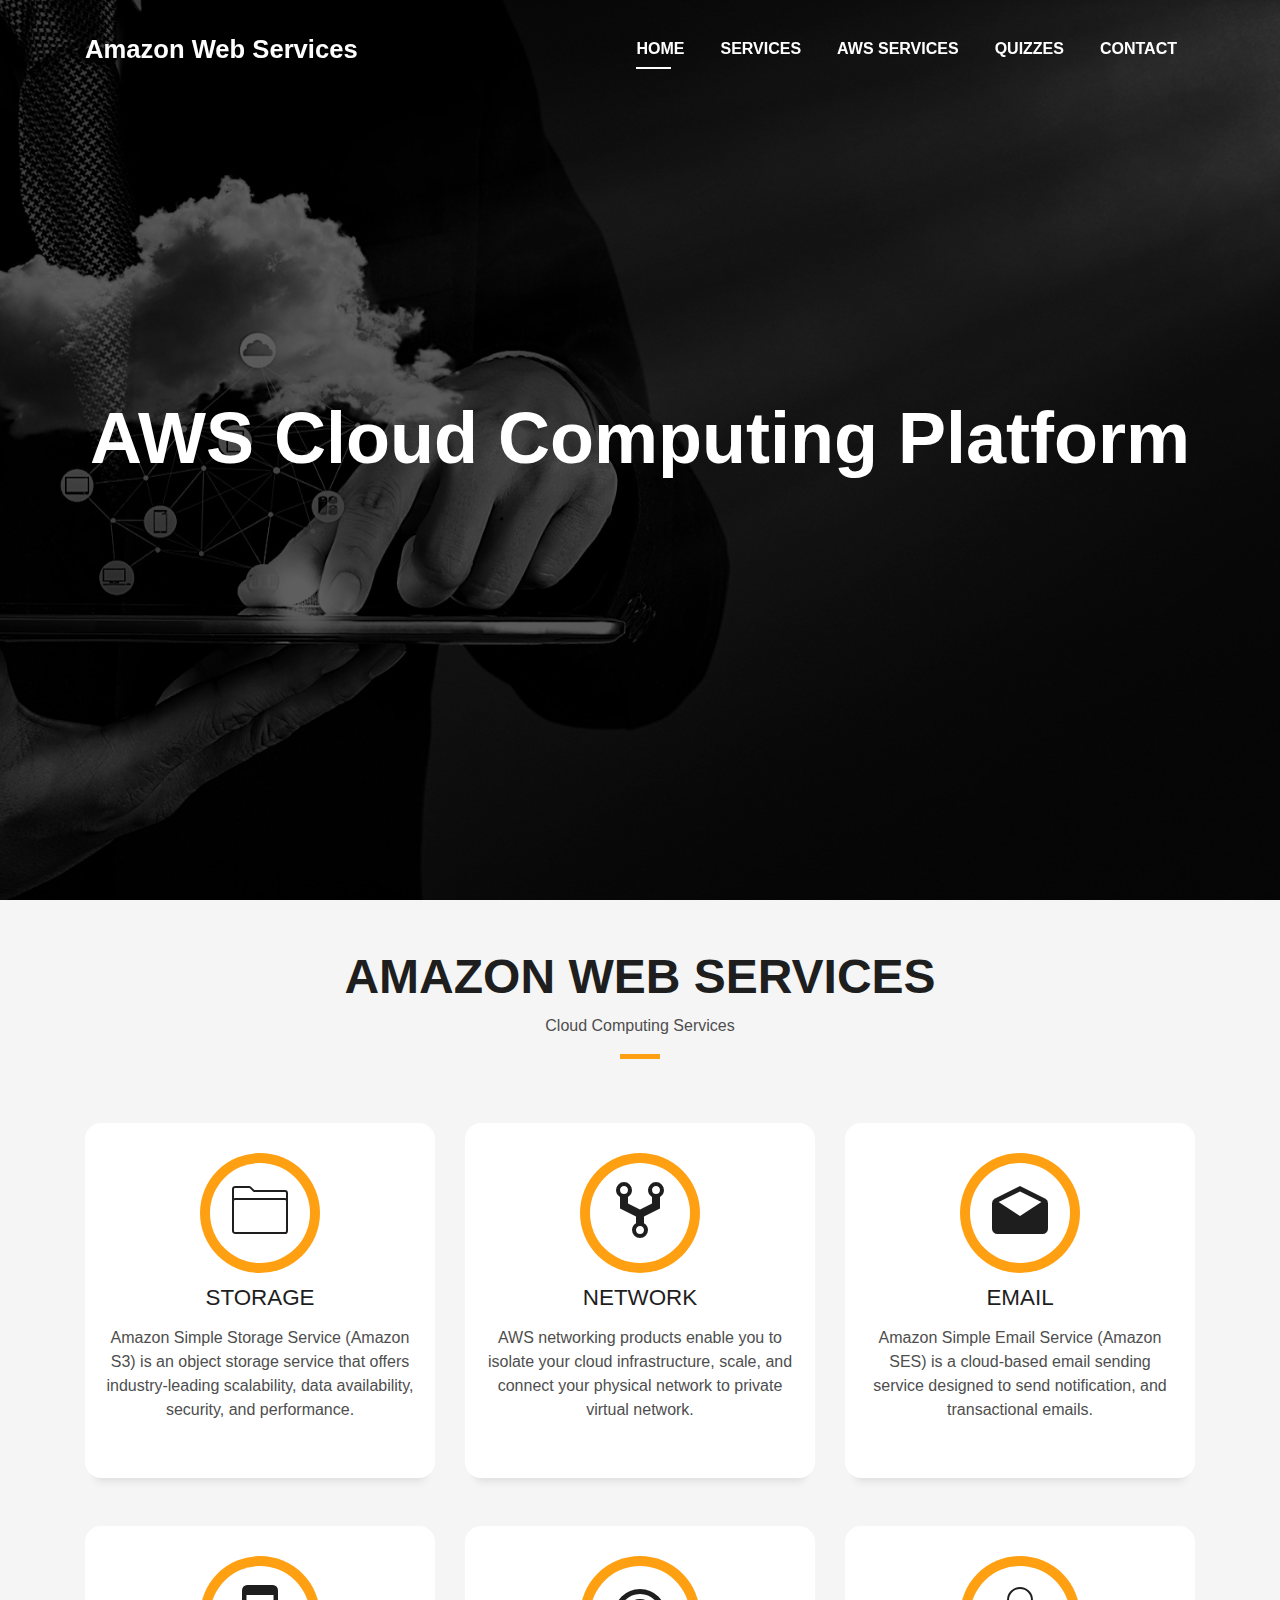
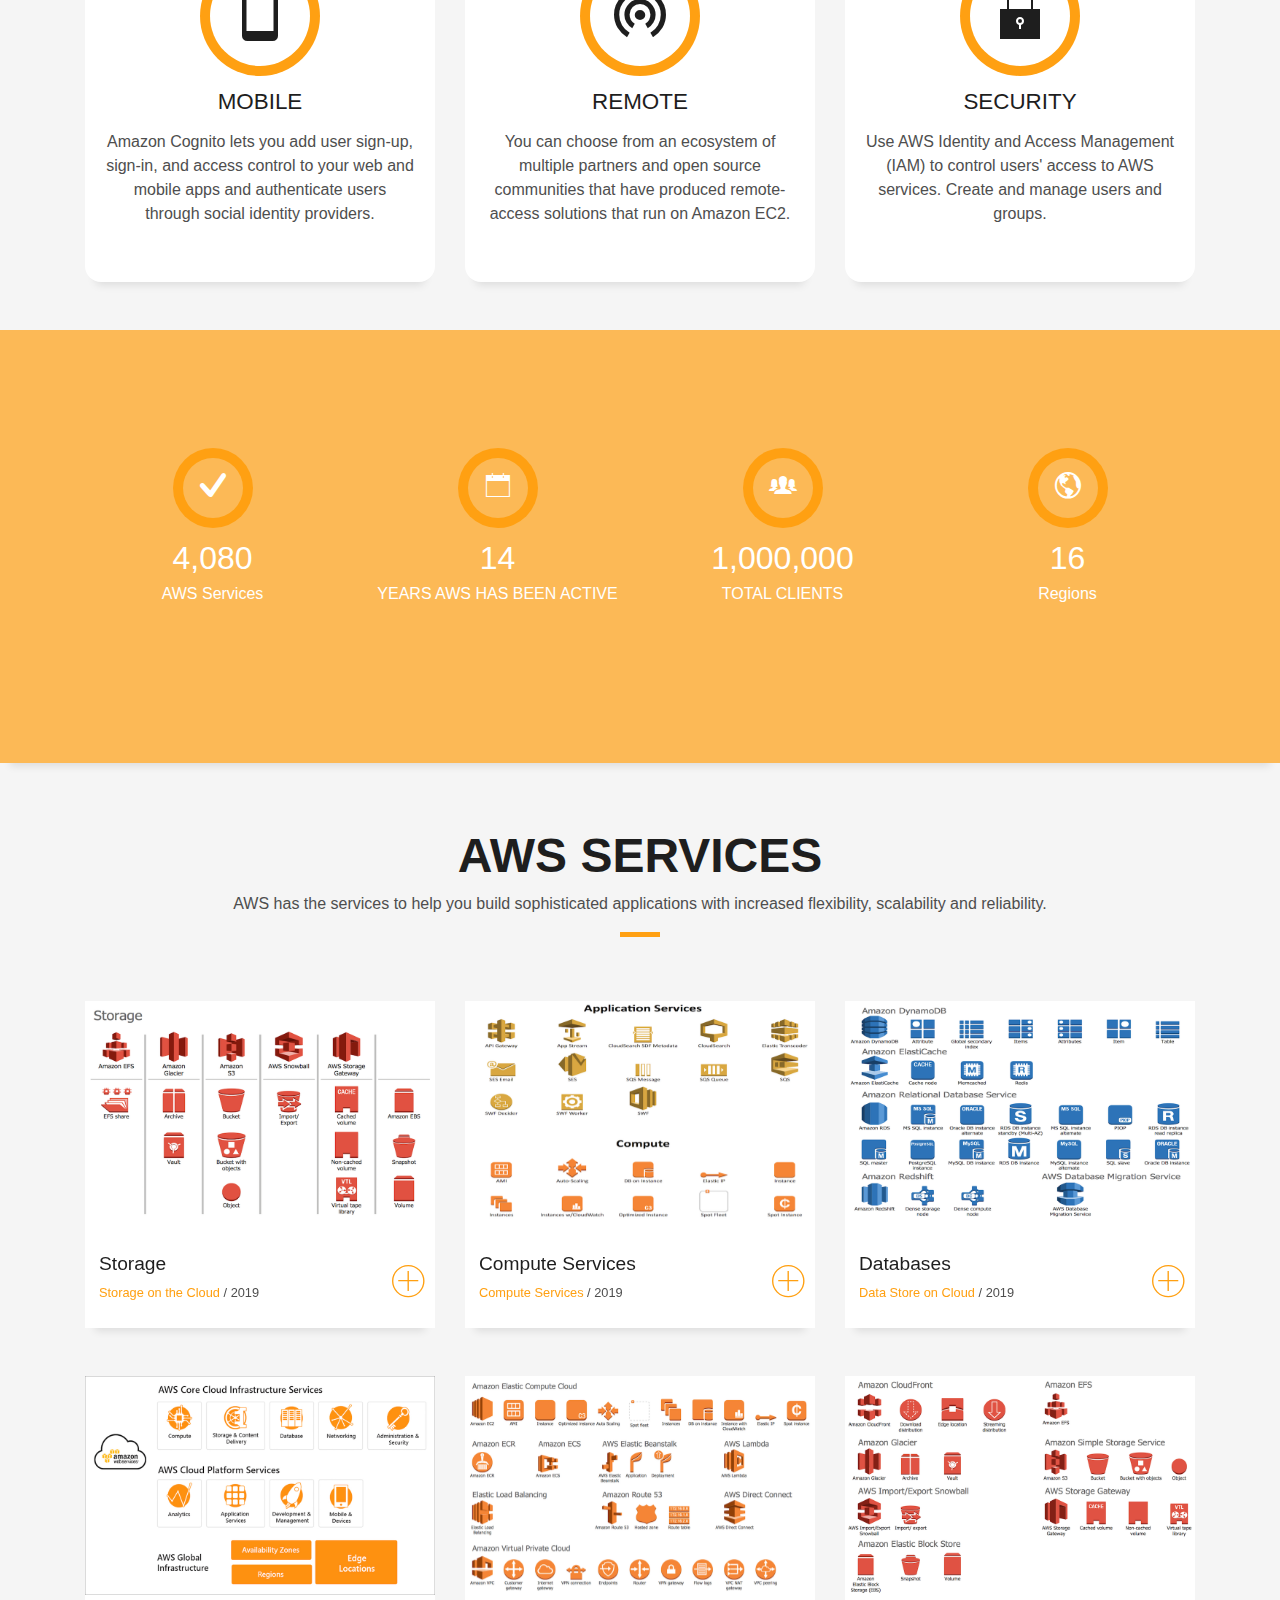
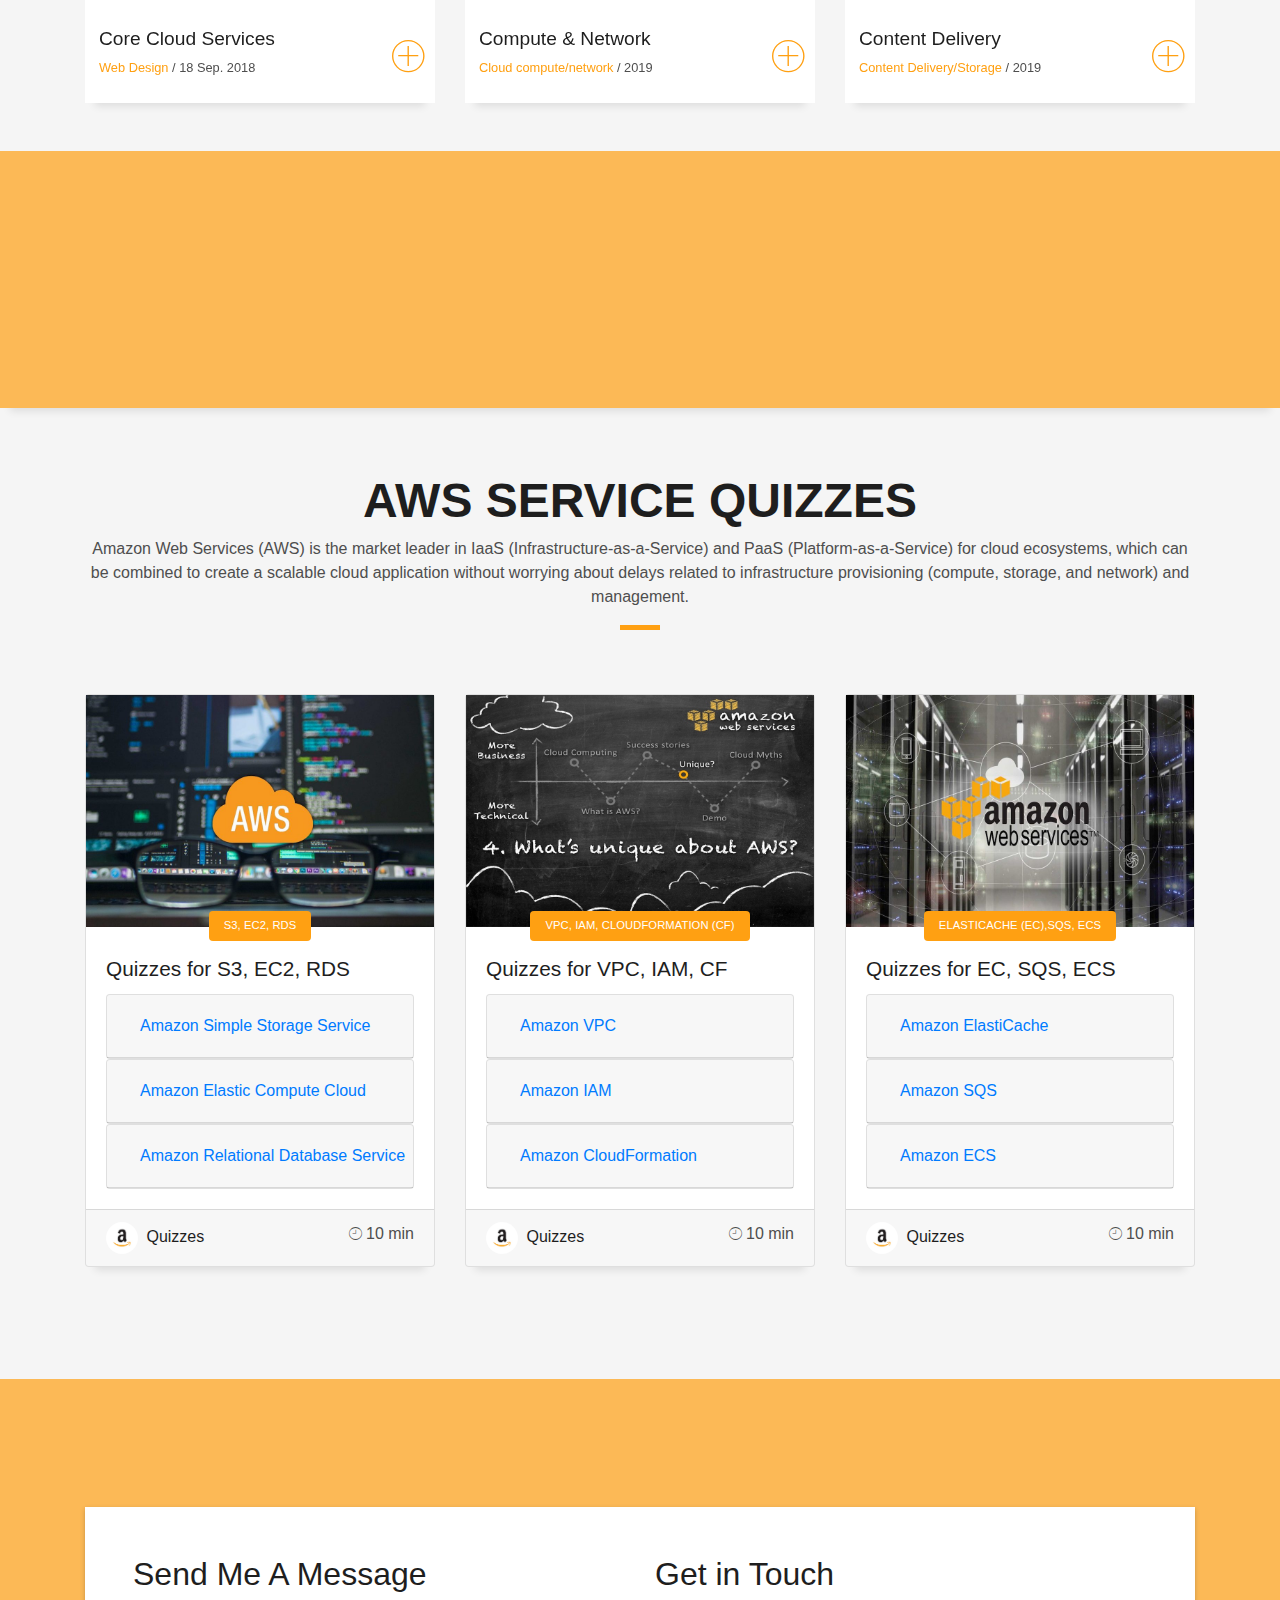
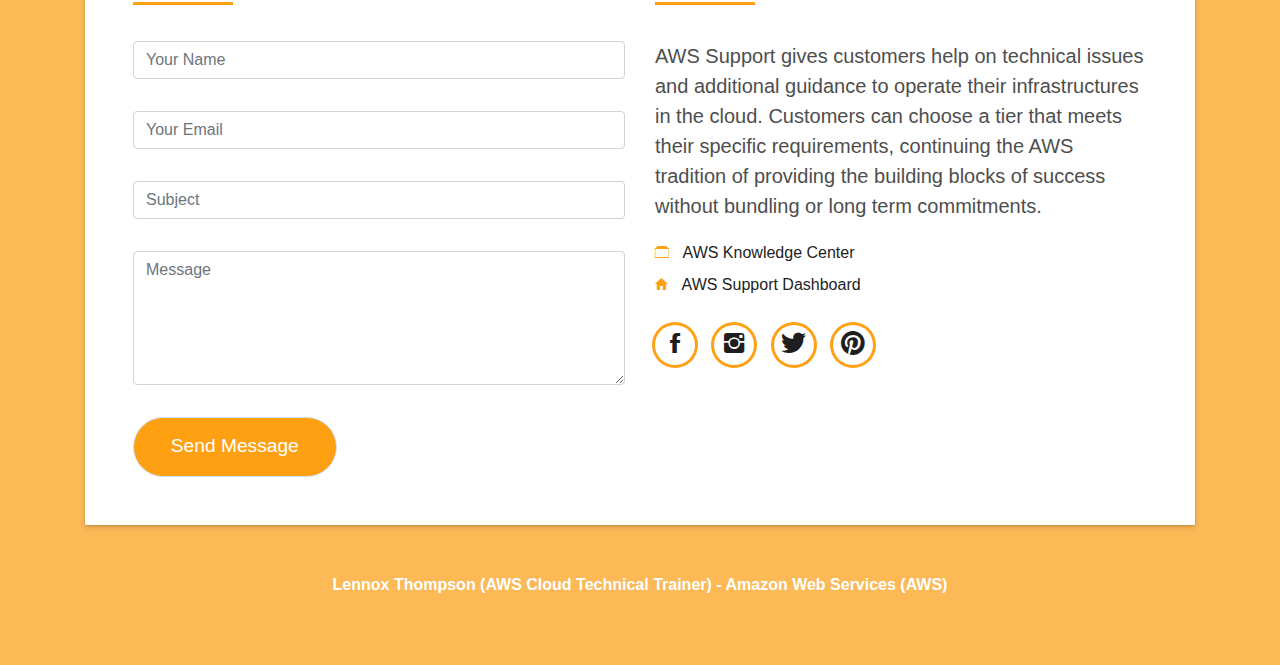
==== index.html @ f5a72385 "Add files via upload" ====
<!DOCTYPE html>
<html lang="en">
<head>
  <meta charset="utf-8">
  <title>AWS Foundational Services</title>
  <meta content="width=device-width, initial-scale=1.0" name="viewport">
  <meta content="" name="keywords">
  <meta content="" name="description">

  <!-- Favicons -->
  <!--<link href="img/favicon.png" rel="icon">-->
  <!--<link href="img/apple-touch-icon.png" rel="apple-touch-icon"> -->
    
  <link href="http://www.amazon.com/favicon.ico" rel="icon">

  <!-- Bootstrap CSS File -->
  <link href="lib/bootstrap/css/bootstrap.min.css" rel="stylesheet">

  <!-- Libraries CSS Files -->
  <link href="lib/font-awesome/css/font-awesome.min.css" rel="stylesheet">
  <link href="lib/animate/animate.min.css" rel="stylesheet">
  <link href="lib/ionicons/css/ionicons.min.css" rel="stylesheet">
    

    
  <link href="lib/owlcarousel/assets/owl.carousel.min.css" rel="stylesheet">
  <link href="lib/lightbox/css/lightbox.min.css" rel="stylesheet">

  <!-- Main Stylesheet File -->
  <link href="css/style.css" rel="stylesheet">
    
    
  
    


  <!-- =======================================================
    Theme Name: DevFolio
    Theme URL: https://bootstrapmade.com/devfolio-bootstrap-portfolio-html-template/
    Author: BootstrapMade.com
    License: https://bootstrapmade.com/license/
  ======================================================= -->
</head>

<body id="page-top">

  <!--/ Nav Star /-->
  <nav class="navbar navbar-b navbar-trans navbar-expand-md fixed-top" id="mainNav">
    <div class="container">
      <a class="navbar-brand js-scroll" href="#page-top">Amazon Web Services</a>
      <button class="navbar-toggler collapsed" type="button" data-toggle="collapse" data-target="#navbarDefault"
        aria-controls="navbarDefault" aria-expanded="false" aria-label="Toggle navigation">
        <span></span>
        <span></span>
        <span></span>
      </button>
      <div class="navbar-collapse collapse justify-content-end" id="navbarDefault">
        <ul class="navbar-nav">
          <li class="nav-item">
            <a class="nav-link js-scroll active" href="#home">Home</a>
          </li>
          <!--<li class="nav-item">
            <a class="nav-link js-scroll" href="#about">About</a>
          </li>-->
          <li class="nav-item">
            <a class="nav-link js-scroll" href="#service">Services</a>
          </li>
          <li class="nav-item">
            <a class="nav-link js-scroll" href="#work">AWS Services</a>
          </li>
          <li class="nav-item">
            <a class="nav-link js-scroll" href="#blog">Quizzes</a>
          </li>
          <li class="nav-item">
            <a class="nav-link js-scroll" href="#contact">Contact</a>
          </li>
        </ul>
      </div>
    </div>
  </nav>
  <!--/ Nav End /-->

  <!--/ Intro Skew Star /-->
  <div id="home" class="intro route bg-image" style="background-image: url(img/cloud_bg.jpg)">
    <div class="overlay-itro"></div>
    <div class="intro-content display-table">
      <div class="table-cell">
        <div class="container">
          <!--<p class="display-6 color-d">Hello, world!</p>-->
          <h1 class="intro-title mb-4">AWS Cloud Computing Platform</h1>
          <p class="intro-subtitle"><span class="text-slider-items">Storage,Compute,Databases,Network,Security</span><strong class="text-slider"></strong></p>
          <!-- <p class="pt-3"><a class="btn btn-primary btn js-scroll px-4" href="#about" role="button">Learn More</a></p> -->
        </div>
      </div>
    </div>
  </div>
    <br><br>
  <!--/ Intro Skew End /-->

  <!--<section id="about" class="about-mf sect-pt4 route">
    <div class="container">
      <div class="row">
        <div class="col-sm-12">
          <div class="box-shadow-full">
            <div class="row">
              <div class="col-md-6">
                <div class="row">
                  <div class="col-sm-6 col-md-5">
                    <div class="about-img">
                      <img src="img/testimonial-2.jpg" class="img-fluid rounded b-shadow-a" alt="">
                    </div>
                  </div>
                  <div class="col-sm-6 col-md-7">
                    <div class="about-info">
                      <p><span class="title-s">Name: </span> <span>Morgan Freeman</span></p>
                      <p><span class="title-s">Profile: </span> <span>full stack developer</span></p>
                      <p><span class="title-s">Email: </span> <span>contact@example.com</span></p>
                      <p><span class="title-s">Phone: </span> <span>(617) 557-0089</span></p>
                    </div>
                  </div>
                </div>
                <div class="skill-mf">
                  <p class="title-s">Skill</p>
                  <span>HTML</span> <span class="pull-right">85%</span>
                  <div class="progress">
                    <div class="progress-bar" role="progressbar" style="width: 85%;" aria-valuenow="85" aria-valuemin="0"
                      aria-valuemax="100"></div>
                  </div>
                  <span>CSS3</span> <span class="pull-right">75%</span>
                  <div class="progress">
                    <div class="progress-bar" role="progressbar" style="width: 75%" aria-valuenow="75" aria-valuemin="0"
                      aria-valuemax="100"></div>
                  </div>
                  <span>PHP</span> <span class="pull-right">50%</span>
                  <div class="progress">
                    <div class="progress-bar" role="progressbar" style="width: 50%" aria-valuenow="50" aria-valuemin="0"
                      aria-valuemax="100"></div>
                  </div>
                  <span>JAVASCRIPT</span> <span class="pull-right">90%</span>
                  <div class="progress">
                    <div class="progress-bar" role="progressbar" style="width: 90%" aria-valuenow="90" aria-valuemin="0"
                      aria-valuemax="100"></div>
                  </div>
                </div>
              </div>
              <div class="col-md-6">
                <div class="about-me pt-4 pt-md-0">
                  <div class="title-box-2">
                    <h5 class="title-left">
                      About me
                    </h5>
                  </div>
                  <p class="lead">
                    Curabitur non nulla sit amet nisl tempus convallis quis ac lectus. Curabitur arcu erat, accumsan id
                    imperdiet et, porttitor
                    at sem. Praesent sapien massa, convallis a pellentesque nec, egestas non nisi. Nulla
                    porttitor accumsan tincidunt.
                  </p>
                  <p class="lead">
                    Mauris blandit aliquet elit, eget tincidunt nibh pulvinar a. Vivamus suscipit tortor eget felis
                    porttitor volutpat. Vestibulum
                    ac diam sit amet quam vehicula elementum sed sit amet dui. porttitor at sem.
                  </p>
                  <p class="lead">
                    Nulla porttitor accumsan tincidunt. Quisque velit nisi, pretium ut lacinia in, elementum id enim.
                    Nulla porttitor accumsan
                    tincidunt. Mauris blandit aliquet elit, eget tincidunt nibh pulvinar a.
                  </p>
                </div>
              </div>
            </div>
          </div>
        </div>
      </div>
    </div>
  </section> -->

  <!--/ Section Services Star /-->
  <section id="service" class="services-mf route">
    <div class="container">
      <div class="row">
        <div class="col-sm-12">
          <div class="title-box text-center">
            <h3 class="title-a">
              Amazon Web Services
            </h3>
            <p class="subtitle-a">
              Cloud Computing Services
            </p>
            <div class="line-mf"></div>
          </div>
        </div>
      </div>
      <div class="row">
        <div class="col-md-4">
          <div class="service-box">
            <div class="service-ico">
              <span class="ico-circle"><i class="ion-ios-folder-outline"></i></span>
            </div>
            <div class="service-content">
              <h2 class="s-title">Storage</h2>
              <p class="s-description text-center">
                Amazon Simple Storage Service (Amazon S3) is an object storage service that offers industry-leading scalability, data availability, security, and performance.
              </p>
            </div>
          </div>
        </div>
        <div class="col-md-4">
          <div class="service-box">
            <div class="service-ico">
              <span class="ico-circle"><i class="ion-network"></i></span>
            </div>
            <div class="service-content">
              <h2 class="s-title">Network</h2>
              <p class="s-description text-center">
                AWS networking products enable you to isolate your cloud infrastructure, scale, and connect your physical network to private virtual network.
              </p>
            </div>
          </div>
        </div>
        <div class="col-md-4">
          <div class="service-box">
            <div class="service-ico">
              <!--<span class="ico-circle"><i class="ion-camera"></i></span>-->
              <span class="ico-circle"><i class="ion-android-drafts"></i></span>
            </div>
            <div class="service-content">
              <h2 class="s-title">Email</h2>
              <p class="s-description text-center">
                Amazon Simple Email Service (Amazon SES) is a cloud-based email sending service designed to send notification, and transactional emails. 
              </p>
            </div>
          </div>
        </div>
        <div class="col-md-4">
          <div class="service-box">
            <div class="service-ico">
              <span class="ico-circle"><i class="ion-android-phone-portrait"></i></span>
            </div>
            <div class="service-content">
              <h2 class="s-title">Mobile</h2>
              <p class="s-description text-center">
                Amazon Cognito lets you add user sign-up, sign-in, and access control to your web and mobile apps and authenticate users through social identity providers.
              </p>
            </div>
          </div>
        </div>
        <div class="col-md-4">
          <div class="service-box">
            <div class="service-ico">
              <span class="ico-circle"><i class="ion-android-wifi"></i></span>
            </div>
            <div class="service-content">
              <h2 class="s-title">Remote</h2>
              <p class="s-description text-center">
                You can choose from an ecosystem of multiple partners and open source communities that have produced remote-access solutions that run on Amazon EC2. 
            </div>
          </div>
        </div>
        <div class="col-md-4">
          <div class="service-box">
            <div class="service-ico">
              <span class="ico-circle"><i class="ion-ios-locked"></i></span>
            </div>
            <div class="service-content">
              <h2 class="s-title">Security</h2>
              <p class="s-description text-center">
                Use AWS Identity and Access Management (IAM) to control users' access to AWS services. Create and manage users and groups.
              </p>
            </div>
          </div>
        </div>
      </div>
    </div>
  </section>
  <!--/ Section Services End /-->

  <div class="section-counter paralax-mf bg-image" style="background-image: url(img/counters-bg.jpg)">
    <div class="overlay-mf"></div>
    <div class="container">
      <div class="row">
        <div class="col-sm-3 col-lg-3">
          <div class="counter-box">
            <div class="counter-ico">
              <span class="ico-circle"><i class="ion-checkmark-round"></i></span>
            </div>
            <div class="counter-num">
              <p class="counter">4,080</p>
              <span class="counter-text">AWS Services</span>
            </div>
          </div>
        </div>
        <div class="col-sm-3 col-lg-3">
          <div class="counter-box pt-4 pt-md-0">
            <div class="counter-ico">
              <span class="ico-circle"><i class="ion-ios-calendar-outline"></i></span>
            </div>
            <div class="counter-num">
              <p class="counter">14</p>
              <span class="counter-text">YEARS AWS HAS BEEN ACTIVE</span>
            </div>
          </div>
        </div>
        <div class="col-sm-3 col-lg-3">
          <div class="counter-box pt-4 pt-md-0">
            <div class="counter-ico">
              <span class="ico-circle"><i class="ion-ios-people"></i></span>
            </div>
            <div class="counter-num">
              <p class="counter">1,000,000</p>
              <span class="counter-text">TOTAL CLIENTS</span>
            </div>
          </div>
        </div>
        <div class="col-sm-3 col-lg-3">
          <div class="counter-box pt-4 pt-md-0">
            <div class="counter-ico">
              <span class="ico-circle"><i class="icon ion-android-globe"></i></span>
                
            </div>
            <div class="counter-num">
              <p class="counter">16</p>
              <span class="counter-text">Regions</span>
            </div>
          </div>
        </div>
      </div>
    </div>
  </div>

  <!--/ Section Portfolio Star /-->
  <section id="work" class="portfolio-mf sect-pt4 route">
    <div class="container">
      <div class="row">
        <div class="col-sm-12">
          <div class="title-box text-center">
            <h3 class="title-a">
              AWS services
            </h3>
            <p class="subtitle-a">
              AWS has the services to help you build sophisticated applications with increased flexibility, scalability and reliability.
            </p>
            <div class="line-mf"></div>
          </div>
        </div>
      </div>
      <div class="row">
        <div class="col-md-4">
          <div class="work-box">
            <a href="img/Computer-and-Networks-AWS-Architecture-Diagrams-Design-Elements-AWS-Storage-work1.png" data-lightbox="gallery-mf">
              <div class="work-img">
                <img src="img/Computer-and-Networks-AWS-Architecture-Diagrams-Design-Elements-AWS-Storage-work1.png" alt="" class="img-fluid">
              </div>
              <div class="work-content">
                <div class="row">
                  <div class="col-sm-8">
                    <h2 class="w-title">Storage</h2>
                    <div class="w-more">
                      <span class="w-ctegory">Storage on the Cloud</span> / <span class="w-date">2019</span>
                    </div>
                  </div>
                  <div class="col-sm-4">
                    <div class="w-like">
                      <span class="ion-ios-plus-outline"></span>
                    </div>
                  </div>
                </div>
              </div>
            </a>
          </div>
        </div>
        <div class="col-md-4">
          <div class="work-box">
            <a href="img/Applications_Compute_Work-2.png" data-lightbox="gallery-mf">
              <div class="work-img">
                <img src="img/Applications_Compute_Work-2.png" alt="" class="img-fluid">
              </div>
              <div class="work-content">
                <div class="row">
                  <div class="col-sm-8">
                    <h2 class="w-title">Compute Services</h2>
                    <div class="w-more">
                      <span class="w-ctegory">Compute Services </span> / <span class="w-date">2019</span>
                    </div>
                  </div>
                  <div class="col-sm-4">
                    <div class="w-like">
                      <span class="ion-ios-plus-outline"></span>
                    </div>
                  </div>
                </div>
              </div>
            </a>
          </div>
        </div>
        <div class="col-md-4">
          <div class="work-box">
            <a href="img/AWS-Databases-work-3.png" data-lightbox="gallery-mf">
              <div class="work-img">
                <img src="img/AWS-Databases-work-3.png" alt="" class="img-fluid">
              </div>
              <div class="work-content">
                <div class="row">
                  <div class="col-sm-8">
                    <h2 class="w-title">Databases</h2>
                    <div class="w-more">
                      <span class="w-ctegory">Data Store on Cloud</span> / <span class="w-date">2019</span>
                    </div>
                  </div>
                  <div class="col-sm-4">
                    <div class="w-like">
                      <span class="ion-ios-plus-outline"></span>
                    </div>
                  </div>
                </div>
              </div>
            </a>
          </div>
        </div>
        <div class="col-md-4">
          <div class="work-box">
            <a href="img/AWS_infrastructure-work-4.jpg" data-lightbox="gallery-mf">
              <div class="work-img">
                <img src="img/AWS_infrastructure-work-4.jpg" alt="" class="img-fluid">
              </div>
              <div class="work-content">
                <div class="row">
                  <div class="col-sm-8">
                    <h2 class="w-title">Core Cloud Services</h2>
                    <div class="w-more">
                      <span class="w-ctegory">Web Design</span> / <span class="w-date">18 Sep. 2018</span>
                    </div>
                  </div>
                  <div class="col-sm-4">
                    <div class="w-like">
                      <span class="ion-ios-plus-outline"></span>
                    </div>
                  </div>
                </div>
              </div>
            </a>
          </div>
        </div>
        <div class="col-md-4">
          <div class="work-box">
            <a href="img/compute_network_work-5.png" data-lightbox="gallery-mf">
              <div class="work-img">
                <img src="img/compute_network_work-5.png" alt="" class="img-fluid">
              </div>
              <div class="work-content">
                <div class="row">
                  <div class="col-sm-8">
                    <h2 class="w-title">Compute &amp; Network</h2>
                    <div class="w-more">
                      <span class="w-ctegory">Cloud compute/network</span> / <span class="w-date"> 2019</span>
                    </div>
                  </div>
                  <div class="col-sm-4">
                    <div class="w-like">
                      <span class="ion-ios-plus-outline"></span>
                    </div>
                  </div>
                </div>
              </div>
            </a>
          </div>
        </div>
        <div class="col-md-4">
          <div class="work-box">
            <a href="img/Storage_Content_Work-6.png" data-lightbox="gallery-mf">
              <div class="work-img">
                <img src="img/Storage_Content_Work-6.png" alt="" class="img-fluid">
              </div>
              <div class="work-content">
                <div class="row">
                  <div class="col-sm-8">
                    <h2 class="w-title">Content Delivery</h2>
                    <div class="w-more">
                      <span class="w-ctegory">Content Delivery/Storage</span> / <span class="w-date">2019</span>
                    </div>
                  </div>
                  <div class="col-sm-4">
                    <div class="w-like">
                      <span class="ion-ios-plus-outline"></span>
                    </div>
                  </div>
                </div>
              </div>
            </a>
          </div>
        </div>
        
      </div>
    </div>
  </section>
  <!--/ Section Portfolio End /-->

  <!--/ Section Testimonials Star /-->
  <div class="testimonials paralax-mf bg-image" style="background-image: url(img/overlay-bg.jpg)">
    <div class="overlay-mf"></div>
    <div class="container">
      <div class="row">
        <div class="col-md-12">
          <div id="testimonial-mf" class="owl-carousel owl-theme">
            <div class="testimonial-box">
              <div class="author-test">
                <img src="img/amazon-icon-300x300-test6.png" alt="" class="rounded-circle b-shadow-a">
                <span class="author">Andy Jassy</span>
              </div>
              <div class="content-test">
                <p class="description lead">
                  "We believe AWS has a chance to be the largest business in Amazon 
                  …And there’s trillions of dollars of potential business to be had."
                </p>
                <span class="comit"><i class="fa fa-quote-right"></i></span>
              </div>
            </div>
            <div class="testimonial-box">
              <div class="author-test">
                <img src="img/td-amazon-smile-logo-01-large-test1.jpg" alt="" class="rounded-circle b-shadow-a">
                <span class="author">AWS</span>
              </div>
              <div class="content-test">
                <p class="description lead">
                  "gives developers and systems administrators an easy way to create a collection of related AWS resources and provision them."
                </p>
                <span class="comit"><i class="fa fa-quote-right"></i></span>
              </div>
            </div>
          </div>
        </div>
      </div>
    </div>
  </div>

  <!--/ Section Blog Star /-->
  <section id="blog" class="blog-mf sect-pt4 route">
    <div class="container">
      <div class="row">
        <div class="col-sm-12">
          <div class="title-box text-center">
            <h3 class="title-a">
              AWS Service Quizzes
            </h3>
            <p class="subtitle-a">
              Amazon Web Services (AWS) is the market leader in IaaS (Infrastructure-as-a-Service) and PaaS (Platform-as-a-Service) for cloud ecosystems, which can be combined to create a scalable cloud application without worrying about delays related to infrastructure provisioning (compute, storage, and network) and management.
            </p>
            <div class="line-mf"></div>
          </div>
        </div>
      </div>
      <div class="row">
        <div class="col-md-4">
          <div class="card card-blog">
            <div class="card-img">
              <a href="#"><img src="img/AWS-post-1.jpg" alt="" class="img-fluid"></a>
            </div>
            <div class="card-body">
              <div class="card-category-box">
                <div class="card-category">
                  <h6 class="category">S3, EC2, RDS</h6>
                </div>
              </div>
              <h3 class="card-title"><a href="#">Quizzes for S3, EC2, RDS</a></h3>
              <!--<p class="card-description">
                Students learn how to optimize the AWS Cloud by understanding how AWS services fit into cloud-based solutions.
              </p> -->
                
                 <div id="accordion">
                          <div class="card">
                            <div class="card-header" id="headingOne">
                              <h5 class="mb-0">
                                <button class="btn btn-link" data-toggle="collapse" data-target="#collapseOne" aria-expanded="true" aria-controls="collapseOne">
                                  Amazon Simple Storage Service  
                                </button>
                              </h5>
                            </div>

                            <div id="collapseOne" class="collapse" aria-labelledby="headingOne" data-parent="#accordion">
                              <div class="card-body">
                                S3 Quiz 
                              </div>
                            </div>
                          </div>
                          <div class="card">
                            <div class="card-header" id="headingTwo">
                              <h5 class="mb-0">
                                <button class="btn btn-link collapsed" data-toggle="collapse" data-target="#collapseTwo" aria-expanded="false" aria-controls="collapseTwo">
                                  Amazon Elastic Compute Cloud 
                                </button>
                              </h5>
                            </div>
                            <div id="collapseTwo" class="collapse" aria-labelledby="headingTwo" data-parent="#accordion">
                              <div class="card-body">
                                EC2 Quiz
                              </div>
                            </div>
                          </div>
                          <div class="card">
                            <div class="card-header" id="headingThree">
                              <h5 class="mb-0">
                                <button class="btn btn-link collapsed" data-toggle="collapse" data-target="#collapseThree" aria-expanded="false" aria-controls="collapseThree">
                                  Amazon Relational Database Service 
                                </button>
                              </h5>
                            </div>
                            <div id="collapseThree" class="collapse" aria-labelledby="headingThree" data-parent="#accordion">
                              <div class="card-body">
                                  RDS Quiz
                              </div>
                            </div>
                          </div>
                    </div>
                
                
                
                
                
                
                
            </div>
            <div class="card-footer">
              <div class="post-author">
                <a href="#">
                  <img src="img/td-amazon-smile-logo-01-large-test1.jpg" alt="" class="avatar rounded-circle">
                  <span class="author">Quizzes</span>
                </a>
              </div>
              <div class="post-date">
                <span class="ion-ios-clock-outline"></span> 10 min
              </div>
            </div>
          </div>
        </div>
        <div class="col-md-4">
          <div class="card card-blog">
            <div class="card-img">
              <a href="#"><img src="img/slide-60-1024-post-2.jpg" alt="" class="img-fluid"></a>
            </div>
            <div class="card-body">
              <div class="card-category-box">
                <div class="card-category">
                  <h6 class="category">VPC, IAM, CloudFormation (CF)</h6>
                </div>
              </div>
              <h3 class="card-title"><a href="#">Quizzes for VPC, IAM, CF</a></h3>
              <!--<p class="card-description">
               Students learn how to optimize the AWS Cloud by understanding how AWS services fit into cloud-based solutions.
              </p> -->
                
                <div id="accordion">
                          <div class="card">
                            <div class="card-header" id="headingOne">
                              <h5 class="mb-0">
                                <button class="btn btn-link" data-toggle="collapse" data-target="#collapseOne" aria-expanded="true" aria-controls="collapseOne">
                                  Amazon VPC 
                                </button>
                              </h5>
                            </div>

                            <div id="collapseOne" class="collapse" aria-labelledby="headingOne" data-parent="#accordion">
                              <div class="card-body">
                                VPC Quiz 
                              </div>
                            </div>
                          </div>
                          <div class="card">
                            <div class="card-header" id="headingTwo">
                              <h5 class="mb-0">
                                <button class="btn btn-link collapsed" data-toggle="collapse" data-target="#collapseTwo" aria-expanded="false" aria-controls="collapseTwo">
                                  Amazon IAM
                                </button>
                              </h5>
                            </div>
                            <div id="collapseTwo" class="collapse" aria-labelledby="headingTwo" data-parent="#accordion">
                              <div class="card-body">
                                IAM Quiz
                              </div>
                            </div>
                          </div>
                          <div class="card">
                            <div class="card-header" id="headingThree">
                              <h5 class="mb-0">
                                <button class="btn btn-link collapsed" data-toggle="collapse" data-target="#collapseThree" aria-expanded="false" aria-controls="collapseThree">
                                  Amazon CloudFormation
                                </button>
                              </h5>
                            </div>
                            <div id="collapseThree" class="collapse" aria-labelledby="headingThree" data-parent="#accordion">
                              <div class="card-body">
                                  CloudFormation Quiz
                              </div>
                            </div>
                          </div>
                    </div>
                
                
                
                
                
                
            </div>
            <div class="card-footer">
              <div class="post-author">
                <a href="#">
                  <img src="img/td-amazon-smile-logo-01-large-test1.jpg" alt="" class="avatar rounded-circle">
                  <span class="author">Quizzes</span>
                </a>
              </div>
              <div class="post-date">
                <span class="ion-ios-clock-outline"></span> 10 min
              </div>
            </div>
          </div>
        </div>
        <div class="col-md-4">
          <div class="card card-blog">
            <div class="card-img">
              <a href="#"><img src="img/AWS_post_3b.jpg" alt="" class="img-fluid"></a>
            </div>
            <div class="card-body">
                  <div class="card-category-box">
                    <div class="card-category">
                      <h6 class="category">ElastiCache (EC),SQS, ECS</h6>
                    </div>
                  </div>
                  <h3 class="card-title"><a href="#">Quizzes for EC, SQS, ECS</a></h3>
                  <!--<p class="card-description">
                  Students learn how to optimize the AWS Cloud by understanding how AWS services fit into cloud-based solutions.
                  </p>-->
                    <div id="accordion">
                          <div class="card">
                            <div class="card-header" id="headingOne">
                              <h5 class="mb-0">
                                <button class="btn btn-link" data-toggle="collapse" data-target="#collapseOne" aria-expanded="true" aria-controls="collapseOne">
                                  Amazon ElastiCache
                                </button>
                              </h5>
                            </div>

                            <div id="collapseOne" class="collapse" aria-labelledby="headingOne" data-parent="#accordion">
                              <div class="card-body">
                                ElastiCache Quiz
                              </div>
                            </div>
                          </div>
                          <div class="card">
                            <div class="card-header" id="headingTwo">
                              <h5 class="mb-0">
                                <button class="btn btn-link collapsed" data-toggle="collapse" data-target="#collapseTwo" aria-expanded="false" aria-controls="collapseTwo">
                                  Amazon SQS
                                </button>
                              </h5>
                            </div>
                            <div id="collapseTwo" class="collapse" aria-labelledby="headingTwo" data-parent="#accordion">
                              <div class="card-body">
                                SQS Quiz
                              </div>
                            </div>
                          </div>
                          <div class="card">
                            <div class="card-header" id="headingThree">
                              <h5 class="mb-0">
                                <button class="btn btn-link collapsed" data-toggle="collapse" data-target="#collapseThree" aria-expanded="false" aria-controls="collapseThree">
                                  Amazon ECS
                                </button>
                              </h5>
                            </div>
                            <div id="collapseThree" class="collapse" aria-labelledby="headingThree" data-parent="#accordion">
                              <div class="card-body">
                                  ECS Quiz
                              </div>
                            </div>
                          </div>
                        </div>
            </div> <!--card footer -->
            <div class="card-footer">
              <div class="post-author">
                <a href="#">
                  <img src="img/td-amazon-smile-logo-01-large-test1.jpg" alt="" class="avatar rounded-circle">
                  <span class="author">Quizzes</span>
                </a>
              </div>
              <div class="post-date">
                <span class="ion-ios-clock-outline"></span> 10 min
              </div>
            </div>
          </div>
        </div>
      </div>
    </div> 
      

     
 
      
      
      
      
      
  </section>
  <!--/ Section Blog End /-->

  <!--/ Section Contact-Footer Star /-->
  <section class="paralax-mf footer-paralax bg-image sect-mt4 route" style="background-image: url(img/overlay-bg.jpg)">
    <div class="overlay-mf"></div>
    <div class="container">
      <div class="row">
        <div class="col-sm-12">
          <div class="contact-mf">
            <div id="contact" class="box-shadow-full">
              <div class="row">
                <div class="col-md-6">
                  <div class="title-box-2">
                    <h5 class="title-left">
                      Send Me A Message
                    </h5>
                  </div>
                  <div>
                      <form action="" method="post" role="form" class="contactForm">
                      <div id="sendmessage">Your message has been sent. Thank you!</div>
                      <div id="errormessage"></div>
                      <div class="row">
                        <div class="col-md-12 mb-3">
                          <div class="form-group">
                            <input type="text" name="name" class="form-control" id="name" placeholder="Your Name" data-rule="minlen:4" data-msg="Please enter at least 4 chars" />
                            <div class="validation"></div>
                          </div>
                        </div>
                        <div class="col-md-12 mb-3">
                          <div class="form-group">
                            <input type="email" class="form-control" name="email" id="email" placeholder="Your Email" data-rule="email" data-msg="Please enter a valid email" />
                            <div class="validation"></div>
                          </div>
                        </div>
                        <div class="col-md-12 mb-3">
                            <div class="form-group">
                              <input type="text" class="form-control" name="subject" id="subject" placeholder="Subject" data-rule="minlen:4" data-msg="Please enter at least 8 chars of subject" />
                              <div class="validation"></div>
                            </div>
                        </div>
                        <div class="col-md-12 mb-3">
                          <div class="form-group">
                            <textarea class="form-control" name="message" rows="5" data-rule="required" data-msg="Please write something for us" placeholder="Message"></textarea>
                            <div class="validation"></div>
                          </div>
                        </div>
                        <div class="col-md-12">
                          <button type="submit" class="button button-a button-big button-rouded">Send Message</button>
                        </div>
                      </div>
                    </form>
                  </div>
                </div>
                <div class="col-md-6">
                  <div class="title-box-2 pt-4 pt-md-0">
                    <h5 class="title-left">
                      Get in Touch
                    </h5>
                  </div>
                  <div class="more-info">
                    <p class="lead">
                      AWS Support gives customers help on technical issues and additional guidance to operate their infrastructures in the cloud. Customers can choose a tier that meets their specific requirements, continuing the AWS tradition of providing the building blocks of success without bundling or long term commitments.
                    </p>
                    <ul class="list-ico">
                      <a href="https://aws.amazon.com/premiumsupport/knowledge-center/"><li><span class="ion-ios-albums-outline"></span> AWS Knowledge Center</li></a>
                      <a href="https://signin.aws.amazon.com/signin?redirect_uri=https%3A%2F%2Fconsole.aws.amazon.com%2Fsupport%2F%3Fstate%3DhashArgs%2523%26isauthcode%3Dtrue&client_id=arn%3Aaws%3Aiam%3A%3A015428540659%3Auser%2Fsupportcenter&forceMobileApp=0"><li><span class="ion-android-home"></span> AWS Support Dashboard</li></a>
                      <!--<li><span class="ion-email"></span> contact@example.com</li>-->
                        
                    </ul>
                  </div>
                  <div class="socials">
                    <ul>
                      <li><a href=""><span class="ico-circle"><i class="ion-social-facebook"></i></span></a></li>
                      <li><a href=""><span class="ico-circle"><i class="ion-social-instagram"></i></span></a></li>
                      <li><a href=""><span class="ico-circle"><i class="ion-social-twitter"></i></span></a></li>
                      <li><a href=""><span class="ico-circle"><i class="ion-social-pinterest"></i></span></a></li>
                    </ul>
                  </div>
                </div>
              </div>
            </div>
          </div>
        </div>
      </div>
    </div>
    <footer>
      <div class="container">
        <div class="row">
          <div class="col-sm-12">
            <div class="copyright-box">
               <p class="copyright"><strong>Lennox Thompson (AWS Cloud Technical Trainer) - Amazon Web Services (AWS)</strong> </p> 
              <!--<p class="copyright">&copy; Copyright <strong>DevFolio</strong>. All Rights Reserved</p> -->
              <!--<div class="credits"> -->
                <!--
                  All the links in the footer should remain intact.
                  You can delete the links only if you purchased the pro version.
                  Licensing information: https://bootstrapmade.com/license/
                  Purchase the pro version with working PHP/AJAX contact form: https://bootstrapmade.com/buy/?theme=DevFolio
                -->
              <!--  Designed by <a href="https://bootstrapmade.com/">BootstrapMade</a>
              </div> -->
            </div>
          </div>
        </div>
      </div>
    </footer>
  </section>
  <!--/ Section Contact-footer End /-->

  <a href="#" class="back-to-top"><i class="fa fa-chevron-up"></i></a>
  <div id="preloader"></div>

  <!-- JavaScript Libraries -->
  <script src="lib/jquery/jquery.min.js"></script>
  <script src="lib/jquery/jquery-migrate.min.js"></script>
  <script src="lib/popper/popper.min.js"></script>
  <script src="lib/bootstrap/js/bootstrap.min.js"></script>
  <script src="lib/easing/easing.min.js"></script>
  <script src="lib/counterup/jquery.waypoints.min.js"></script>
  <script src="lib/counterup/jquery.counterup.js"></script>
  <script src="lib/owlcarousel/owl.carousel.min.js"></script>
  <script src="lib/lightbox/js/lightbox.min.js"></script>
  <script src="lib/typed/typed.min.js"></script>
  <!-- Contact Form JavaScript File -->
  <script src="contactform/contactform.js"></script>

  <!-- Template Main Javascript File -->
  <script src="js/main.js"></script>

</body>
</html>
---- css/style.css ----
/*
  Theme Name: DevFolio
  Theme URL: https://bootstrapmade.com/devfolio-bootstrap-portfolio-html-template/
  Author: BootstrapMade.com
  License: https://bootstrapmade.com/license/
*/

/*======================================
//--//-->   STYLES GENERALES
======================================*/

body {
  background-color: #f5f5f5;
  color: #4e4e4e;
}

h1,
h2,
h3,
h4,
h5,
h6 {
  color: #1e1e1e;
}

a {
  color: #1e1e1e;
  transition: all 0.5s ease-in-out;
}

a:hover {
  color: #FFA012;
  text-decoration: none;
  transition: all 0.5s ease-in-out;
}

.p-r {
  position: relative;
}

.color-a {
  color: #FFA012;
}

.color-d {
  color: #f5f5f5;
}

.color-text-a {
  color: #4e4e4e;
}

.box-shadow,
.paralax-mf,
.service-box,
.work-box,
.card-blog {
  box-shadow: 0 13px 8px -10px rgba(0, 0, 0, 0.1);
}

.box-shadow-a,
.button:hover {
  box-shadow: 0 0 0 4px #FFA012;
}

.display-5 {
  font-size: 2.5rem;
  font-weight: 300;
  line-height: 1.1;
}

.display-6 {
  font-size: 2rem;
  font-weight: 300;
  line-height: 1.1;
}

.avatar {
  width: 32px;
  height: 32px;
  margin-right: 4px;
  overflow: hidden;
}

.bg-image {
  background-repeat: no-repeat;
  background-attachment: fixed;
  background-size: cover;
  background-position: center center;
}

.overlay-mf {
  background-color: #FFA012;
}

.overlay-mf {
  position: absolute;
  top: 0;
  left: 0px;
  padding: 0;
  height: 100%;
  width: 100%;
  opacity: .7;
}

.paralax-mf {
  position: relative;
  padding: 8rem 0;
}

.display-table {
  width: 100%;
  height: 100%;
  display: table;
}

.table-cell {
  display: table-cell;
  vertical-align: middle;
}

/*--/ Sections /--*/

.sect-4 {
  padding: 4rem 0;
}

.sect-pt4 {
  padding-top: 4rem;
}

.sect-mt4 {
  margin-top: 4rem;
}

/*--/ Title s /--*/

.title-s {
  font-weight: 600;
  color: #1e1e1e;
  font-size: 1.1rem;
}

/*--/ Title A /--*/

.title-box {
  margin-bottom: 4rem;
}

.title-a {
  font-size: 3rem;
  font-weight: bold;
  text-transform: uppercase;
}

.subtitle-a {
  color: #4e4e4e;
}

.line-mf {
  width: 40px;
  height: 5px;
  background-color: #FFA012;
  margin: 0 auto;
}

/*--/ Title Left /--*/

.title-box-2 {
  margin-bottom: 3rem;
}

.title-left {
  font-size: 2rem;
  position: relative;
}

.title-left:before {
  content: '';
  position: absolute;
  height: 3px;
  background-color: #FFA012;
  width: 100px;
  bottom: -12px;
}

/*------/ Box /------*/

.box-pl2 {
  padding-left: 2rem;
}

.box-shadow-full {
  padding: 3rem 1.25rem;
  position: relative;
  background-color: #fff;
  margin-bottom: 3rem;
  z-index: 2;
  box-shadow: 0 1px 1px 0 rgba(0, 0, 0, 0.06), 0 2px 5px 0 rgba(0, 0, 0, 0.2);
}

/*------/ Socials /------*/

.socials {
  padding: 1.5rem 0;
}

.socials ul li {
  display: inline-block;
}

.socials .ico-circle {
  height: 40px;
  width: 40px;
  font-size: 1.7rem;
  border-radius: 50%;
  line-height: 1.4;
  margin: 0 15px 0 0;
  box-shadow: 0 0 0 3px #FFA012;
  transition: all 500ms ease;
}

.socials .ico-circle:hover {
  background-color: #FFA012;
  color: #fff;
  box-shadow: 0 0 0 3px #FFA012;
  transition: all 500ms ease;
}

/*------/ Ul resect /------*/

.ul-resect,
.socials ul,
.list-ico,
.blog-wrapper .post-meta ul,
.box-comments .list-comments,
.widget-sidebar .list-sidebar,
.widget-tags ul {
  list-style: none;
  padding-left: 0;
  margin-bottom: 0;
}

.list-ico {
  line-height: 2;
}

.list-ico span {
  color: #FFA012;
  margin-right: 10px;
}

/*------/ Ico Circle /------*/

.ico-circle {
  height: 100px;
  width: 100px;
  font-size: 2rem;
  border-radius: 50%;
  line-height: 1.55;
  margin: 0 auto;
  text-align: center;
  box-shadow: 0 0 0 10px #FFA012;
  display: block;
}

/*------/ Owl Carousel /------*/

.owl-theme .owl-dots {
  text-align: center;
  margin-top: 18px;
}

.owl-theme .owl-dots .owl-dot {
  display: inline-block;
}

.owl-theme .owl-dots .owl-dot span {
  width: 18px;
  height: 7px;
  margin: 5px 5px;
  background: #FFA012;
  border: 0px solid #FFA012;
  display: block;
  transition: all 0.6s ease-in-out;
  cursor: pointer;
}

.owl-theme .owl-dots .owl-dot:hover span {
  background-color: #FFA012;
}

.owl-theme .owl-dots .owl-dot.active span {
  background-color: #1B1B1B;
  width: 25px;
}

/*--/ Scrolltop s /--*/

.scrolltop-mf {
  position: relative;
  display: none;
}

.scrolltop-mf span {
  z-index: 999;
  position: fixed;
  width: 42px;
  height: 42px;
  background-color: #FFA012;
  opacity: .7;
  font-size: 1.6rem;
  line-height: 1.5;
  text-align: center;
  color: #fff;
  top: auto;
  left: auto;
  right: 30px;
  bottom: 50px;
  cursor: pointer;
  border-radius: 50%;
}

/* Back to top button */

.back-to-top {
  position: fixed;
  display: none;
  background: #FFA012;
  color: #fff;
  width: 44px;
  height: 44px;
  text-align: center;
  line-height: 1;
  font-size: 16px;
  border-radius: 50%;
  right: 15px;
  bottom: 15px;
  transition: background 0.5s;
  z-index: 11;
}

.back-to-top i {
  padding-top: 12px;
  color: #fff;
}

/* Prelaoder */

#preloader {
  position: fixed;
  top: 0;
  left: 0;
  right: 0;
  bottom: 0;
  z-index: 9999;
  overflow: hidden;
  background: #fff;
}

#preloader:before {
  content: "";
  position: fixed;
  top: calc(50% - 30px);
  left: calc(50% - 30px);
  border: 6px solid #f2f2f2;
  border-top: 6px solid #FFA012;
  border-radius: 50%;
  width: 60px;
  height: 60px;
  -webkit-animation: animate-preloader 1s linear infinite;
  animation: animate-preloader 1s linear infinite;
}

@-webkit-keyframes animate-preloader {
  0% {
    -webkit-transform: rotate(0deg);
    transform: rotate(0deg);
  }

  100% {
    -webkit-transform: rotate(360deg);
    transform: rotate(360deg);
  }
}

@keyframes animate-preloader {
  0% {
    -webkit-transform: rotate(0deg);
    transform: rotate(0deg);
  }

  100% {
    -webkit-transform: rotate(360deg);
    transform: rotate(360deg);
  }
}

/*======================================
//--//-->   NAVBAR
======================================*/

.navbar-b {
  transition: all .5s ease-in-out;
  background-color: transparent;
  padding-top: 1.563rem;
  padding-bottom: 1.563rem;
}

.navbar-b.navbar-reduce {
  box-shadow: 0px 6px 9px 0px rgba(0, 0, 0, 0.06);
}

.navbar-b.navbar-trans .nav-item,
.navbar-b.navbar-reduce .nav-item {
  position: relative;
  padding-right: 10px;
  padding-left: 0;
}

.navbar-b.navbar-trans .nav-link,
.navbar-b.navbar-reduce .nav-link {
  color: #fff;
  text-transform: uppercase;
  font-weight: 600;
}

.navbar-b.navbar-trans .nav-link:before,
.navbar-b.navbar-reduce .nav-link:before {
  content: '';
  position: absolute;
  margin-left: 0px;
  width: 0%;
  bottom: 0;
  left: 0;
  height: 2px;
  transition: all 500ms ease;
}

.navbar-b.navbar-trans .nav-link:hover,
.navbar-b.navbar-reduce .nav-link:hover {
  color: #1B1B1B;
}

.navbar-b.navbar-trans .nav-link:hover:before,
.navbar-b.navbar-reduce .nav-link:hover:before {
  width: 35px;
}

.navbar-b.navbar-trans .show > .nav-link:before,
.navbar-b.navbar-trans .active > .nav-link:before,
.navbar-b.navbar-trans .nav-link.show:before,
.navbar-b.navbar-trans .nav-link.active:before,
.navbar-b.navbar-reduce .show > .nav-link:before,
.navbar-b.navbar-reduce .active > .nav-link:before,
.navbar-b.navbar-reduce .nav-link.show:before,
.navbar-b.navbar-reduce .nav-link.active:before {
  width: 35px;
}

.navbar-b.navbar-trans .nav-link:before {
  background-color: #fff;
}

.navbar-b.navbar-trans .nav-link:hover {
  color: #fff;
}

.navbar-b.navbar-trans .show > .nav-link,
.navbar-b.navbar-trans .active > .nav-link,
.navbar-b.navbar-trans .nav-link.show,
.navbar-b.navbar-trans .nav-link.active {
  color: #fff;
}

.navbar-b.navbar-reduce {
  transition: all .5s ease-in-out;
  background-color: #fff;
  padding-top: 15px;
  padding-bottom: 15px;
}

.navbar-b.navbar-reduce .nav-link {
  color: #FFA012;
}

.navbar-b.navbar-reduce .nav-link:before {
  background-color: #FFA012;
}

.navbar-b.navbar-reduce .nav-link:hover {
  color: #FFA012;
}

.navbar-b.navbar-reduce .show > .nav-link,
.navbar-b.navbar-reduce .active > .nav-link,
.navbar-b.navbar-reduce .nav-link.show,
.navbar-b.navbar-reduce .nav-link.active {
  color: #FFA012;
}

.navbar-b.navbar-reduce .navbar-brand {
  color: #FFA012;
}

.navbar-b.navbar-reduce .navbar-toggler span {
  background-color: #1B1B1B;
}

.navbar-b .navbar-brand {
  color: #fff;
  font-size: 1.6rem;
  font-weight: 600;
}

.navbar-b .navbar-nav .dropdown-item.show .dropdown-menu,
.navbar-b .dropdown.show .dropdown-menu,
.navbar-b .dropdown-btn.show .dropdown-menu {
  -webkit-transform: translate3d(0px, 0px, 0px);
  transform: translate3d(0px, 0px, 0px);
  visibility: visible !important;
}

.navbar-b .dropdown-menu {
  margin: 1.12rem 0 0;
  border-radius: 0;
}

.navbar-b .dropdown-menu .dropdown-item {
  padding: .7rem 1.7rem;
  transition: all 500ms ease;
}

.navbar-b .dropdown-menu .dropdown-item:hover {
  background-color: #FFA012;
  color: #fff;
  transition: all 500ms ease;
}

.navbar-b .dropdown-menu .dropdown-item.active {
  background-color: #FFA012;
}

/*--/ Hamburger Navbar /--*/

.navbar-toggler {
  position: relative;
}

.navbar-toggler:focus,
.navbar-toggler:active {
  outline: 0;
}

.navbar-toggler span {
  display: block;
  background-color: #fff;
  height: 3px;
  width: 25px;
  margin-top: 4px;
  margin-bottom: 4px;
  -webkit-transform: rotate(0deg);
  transform: rotate(0deg);
  left: 0;
  opacity: 1;
}

.navbar-toggler span:nth-child(1),
.navbar-toggler span:nth-child(3) {
  transition: -webkit-transform .35s ease-in-out;
  transition: transform .35s ease-in-out;
  transition: transform .35s ease-in-out, -webkit-transform .35s ease-in-out;
}

.navbar-toggler:not(.collapsed) span:nth-child(1) {
  position: absolute;
  left: 12px;
  top: 10px;
  -webkit-transform: rotate(135deg);
  transform: rotate(135deg);
  opacity: 0.9;
}

.navbar-toggler:not(.collapsed) span:nth-child(2) {
  height: 12px;
  visibility: hidden;
  background-color: transparent;
}

.navbar-toggler:not(.collapsed) span:nth-child(3) {
  position: absolute;
  left: 12px;
  top: 10px;
  -webkit-transform: rotate(-135deg);
  transform: rotate(-135deg);
  opacity: 0.9;
}

/*======================================
//--//-->   INTRO
======================================*/

.intro {
  height: 100vh;
  position: relative;
  color: #fff;
}

.intro .intro-content {
  text-align: center;
  position: absolute;
}

.intro .overlay-itro {
  background-color: rgba(0, 0, 0, 0.6);
  position: absolute;
  top: 0;
  left: 0px;
  padding: 0;
  height: 100%;
  width: 100%;
  opacity: .9;
}

.intro .intro-title {
  color: #fff;
  font-weight: 600;
  font-size: 3rem;
}

.intro .intro-subtitle {
  font-size: 1.5rem;
  font-weight: 300;
}

.intro .text-slider-items {
  display: none;
}

.intro-single {
  height: 350px;
}

.intro-single .intro-content {
  margin-top: 30px;
}

.intro-single .intro-title {
  text-transform: uppercase;
  font-size: 3rem;
}

.intro-single .breadcrumb {
  background-color: transparent;
  color: #FFA012;
}

.intro-single .breadcrumb .breadcrumb-item:before {
  color: #FFA012;
}

.intro-single .breadcrumb .breadcrumb-item.active {
  color: #FFA012;
}

.intro-single .breadcrumb a {
  color: #fff;
}

/*======================================
//--//-->   ABOUT
======================================*/

.about-mf .box-shadow-full {
  padding-top: 4rem;
  padding-bottom: 4rem;
}

.about-mf .about-img {
  margin-bottom: 2rem;
}

.about-mf .about-img img {
  margin-left: 10px;
}

.skill-mf span {
  color: #4e4e4e;
}

.skill-mf .progress {
  background-color: #FFA012;
  margin: .5rem 0 1.2rem 0;
  border-radius: 0;
  height: .7rem;
}

.skill-mf .progress .progress-bar {
  height: .7rem;
  background-color: #FFA012;
}

/*======================================
//--//-->   SERVICES
======================================*/

.service-box {
  background-color: #fff;
  padding: 2.5rem 1.3rem;
  border-radius: 1rem;
  margin-bottom: 3rem;
}

.service-box:hover .ico-circle {
  transition: all 500ms ease;
  color: #fff;
  background-color: #FFA012;
  box-shadow: 0 0 0 10px #FFA012;
}

.service-box .service-ico {
  margin-bottom: 1rem;
  color: #1e1e1e;
}

.service-box .ico-circle {
  transition: all 500ms ease;
  font-size: 4rem;
}

.service-box .s-title {
  font-size: 1.4rem;
  text-transform: uppercase;
  text-align: center;
  padding: .4rem 0;
}

.service-box .s-description {
  color: #4e4e4e;
}

/*======================================
//--//-->   COUNTER
======================================*/

.counter-box {
  color: #fff;
  text-align: center;
}

.counter-ico {
  margin-bottom: 1rem;
}

.counter-ico .ico-circle {
  height: 60px;
  width: 60px;
  line-height: 1.8;
  box-shadow: 0 0 0 10px #FFA012;
}

.counter-num .counter {
  font-size: 2rem;
  margin-bottom: 0;
}

/*======================================
//--//-->   PORTFOLIO
======================================*/

.work-box {
  margin-bottom: 3rem;
  -webkit-backface-visibility: hidden;
  backface-visibility: hidden;
  background-color: #fff;
}

.work-box:hover img {
  -webkit-transform: scale(1.3);
  transform: scale(1.3);
}

.work-img {
  display: block;
  overflow: hidden;
}

.work-img img {
  transition: all 1s;
}

.work-content {
  padding: 2rem 3% 1rem 4%;
}

.work-content .w-more {
  color: #4e4e4e;
  font-size: .8rem;
}

.work-content .w-more .w-ctegory {
  color: #FFA012;
}

.work-content .w-like {
  font-size: 2.5rem;
  color: #FFA012;
  float: right;
}

.work-content .w-like a {
  color: #FFA012;
}

.work-content .w-like .num-like {
  font-size: .7rem;
}

.w-title {
  font-size: 1.2rem;
}

/*======================================
//--//-->   TESTIMONIALS
======================================*/

.testimonials .owl-carousel .owl-item img {
  width: auto;
}

.testimonial-box {
  color: #fff;
  text-align: center;
}

.testimonial-box .author-test {
  margin-top: 1rem;
}

.testimonial-box .author-test img {
  margin: 0 auto;
}

.testimonial-box .author {
  color: #fff;
  text-transform: uppercase;
  font-weight: 600;
  margin: 1rem 0;
  display: block;
  font-size: 1.4rem;
}

.testimonial-box .comit {
  font-size: 2rem;
  color: #FFA012;
  background-color: #fff;
  width: 52px;
  height: 52px;
  display: block;
  margin: 0 auto;
  border-radius: 50%;
  line-height: 1.6;
}

/*======================================
//--//-->   BLOG
======================================*/

.card-blog .card-body {
  position: relative;
}

.card-blog .card-category-box {
  position: absolute;
  text-align: center;
  top: -16px;
  left: 15px;
  right: 15px;
  line-height: 25px;
  overflow: hidden;
}

.card-blog .card-category {
  display: inline-block;
  color: #fff;
  padding: 0 15px 5px;
  overflow: hidden;
  background-color: #FFA012;
  border-radius: 4px;
}

.card-blog .card-category .category {
  color: #fff;
  display: inline-block;
  text-transform: uppercase;
  font-size: .7rem;
  letter-spacing: .1px;
  margin-bottom: 0;
}

.card-blog .card-title {
  font-size: 1.3rem;
  margin-top: .6rem;
}

.card-blog .card-description {
  color: #4e4e4e;
}

.card-blog .post-author {
  display: inline-block;
}

.card-blog .post-date {
  color: #4e4e4e;
  display: inline-block;
  float: right;
}

/*======================================
//--//-->   BLOG-SINGLE
======================================*/

.post-box,
.form-comments,
.box-comments,
.widget-sidebar {
  padding: 2rem;
  background-color: #fff;
  margin-bottom: 3rem;
}

.blog-wrapper .article-title {
  font-size: 1.5rem;
}

.blog-wrapper .post-meta {
  margin: 1rem 0;
}

.blog-wrapper .post-meta ul {
  border-left: 4px solid #FFA012;
  margin-top: 1rem;
}

.blog-wrapper .post-meta ul li {
  display: inline-block;
  margin-left: 15px;
}

.blog-wrapper .post-meta ul a {
  color: #0078ff;
}

.blog-wrapper .post-meta ul span {
  color: #1e1e1e;
}

.blog-wrapper .blockquote {
  border-left: 4px solid #FFA012;
  padding: 18px;
  font-style: italic;
}

/*------/ Comments /------*/

.box-comments .list-comments li {
  padding-bottom: 40px;
}

.box-comments .list-comments .comment-avatar {
  display: table-cell;
  vertical-align: top;
}

.box-comments .list-comments .comment-avatar img {
  width: 80px;
  height: 80px;
}

.box-comments .list-comments .comment-author {
  font-size: 1.3rem;
}

.box-comments .list-comments .comment-details {
  display: table-cell;
  vertical-align: top;
  padding-left: 25px;
}

.box-comments .list-comments a {
  color: #FFA012;
}

.box-comments .list-comments span {
  color: #1e1e1e;
  font-style: italic;
}

.box-comments .comment-children {
  margin-left: 40px;
}

/*------/ Sidebar /------*/

.widget-sidebar .sidebar-title {
  font-size: 1.6rem;
  font-weight: 600;
  border-left: 5px solid #FFA012;
  padding-left: 15px;
  text-transform: uppercase;
  margin-bottom: 1.5rem;
}

.widget-sidebar .list-sidebar li {
  position: relative;
  padding: 6px 0 6px 24px;
}

.widget-sidebar .list-sidebar li:before {
  position: absolute;
  content: "";
  width: 10px;
  height: 1px;
  left: 0;
  background-color: #FFA012;
  top: 20px;
}

.sidebar-search input {
  background-color: #fff;
  border-radius: 0;
  transition: all 0.5s ease-in-out;
}

.sidebar-search .btn-search {
  background-color: #FFA012;
  border-color: #FFA012;
  border-radius: 0;
  padding-left: 20px;
  padding-right: 20px;
}

.widget-tags ul li {
  display: inline-block;
  background-color: #FFA012;
  padding: .2rem .6rem;
  margin-bottom: .5rem;
  border-radius: 15px;
}

.widget-tags ul li a {
  color: #fff;
}

/*======================================
//--//-->   CONTACT
======================================*/

.footer-paralax {
  padding: 4rem 0 0 0;
}

.contact-mf {
  margin-top: 4rem;
}

/*======================================
//--//-->   FOOTER
======================================*/

footer {
  text-align: center;
  color: #fff;
  padding-bottom: 4rem;
}

footer .copyright {
  margin-bottom: .3rem;
}

footer .credits {
  margin-bottom: 0;
}

footer .credits a {
  color: #fff;
}

/*======================================
//--//-->   CONtaCT FORM
======================================*/

#sendmessage {
  color: #FFA012;
  border: 1px solid #FFA012;
  display: none;
  text-align: center;
  padding: 15px;
  font-weight: 600;
  margin-bottom: 15px;
}

#errormessage {
  color: red;
  display: none;
  border: 1px solid red;
  text-align: center;
  padding: 15px;
  font-weight: 600;
  margin-bottom: 15px;
}

#sendmessage.show,
#errormessage.show,
.show {
  display: block;
}

.validation {
  color: red;
  display: none;
  margin: 0 0 20px;
  font-weight: 400;
  font-size: 13px;
}

/*======================================
//--//-->   BUTTON
======================================*/

.button {
  display: inline-block;
  padding: .3rem .6rem;
  text-align: center;
  vertical-align: middle;
  -webkit-user-select: none;
  -moz-user-select: none;
  -ms-user-select: none;
  user-select: none;
  font-size: 1rem;
  border-radius: .3rem;
  border: 1px solid transparent;
  transition: all 500ms ease;
  cursor: pointer;
}

.button:focus {
  outline: 0;
}

.button:hover {
  background-color: #FFA012;
  color: #fff;
  transition: all 500ms ease;
}

.button-a {
  background-color: #FFA012;
  color: #fff;
  border-color: #cde1f8;
}

.button-big {
  padding: .9rem 2.3rem;
  font-size: 1.2rem;
}

.button-rouded {
  border-radius: 5rem;
}

.btn-lg {
  padding: .5rem 1rem;
  font-size: 1.25rem;
  line-height: 1.5;
  border-radius: .3rem;
}

@media (min-width: 577px) {
  .counter-box {
    margin-bottom: 1.8rem;
  }
}

@media (min-width: 767px) {
  .about-mf .box-pl2 {
    margin-top: 3rem;
    padding-left: 0rem;
  }

  .card-blog {
    margin-bottom: 3rem;
  }

  .contact-mf .box-pl2 {
    margin-top: 3rem;
    padding-left: 0rem;
  }
}

@media (min-width: 768px) {
  .box-shadow-full {
    padding: 3rem;
  }

  .navbar-b.navbar-trans .nav-item,
  .navbar-b.navbar-reduce .nav-item {
    padding-left: 10px;
  }

  .navbar-b.navbar-trans .nav-link:before,
  .navbar-b.navbar-reduce .nav-link:before {
    margin-left: 18px;
  }

  .intro .intro-title {
    font-size: 4.5rem;
  }

  .intro .intro-subtitle {
    font-size: 2.5rem;
  }

  .intro-single .intro-title {
    font-size: 3.5rem;
  }

  .testimonial-box .description {
    padding: 0 5rem;
  }

  .post-box,
  .form-comments,
  .box-comments,
  .widget-sidebar {
    padding: 3rem;
  }

  .blog-wrapper .article-title {
    font-size: 1.9rem;
  }

  .box-comments .list-comments .comment-author {
    font-size: 1.5rem;
  }
}

@media (min-width: 992px) {
  .testimonial-box .description {
    padding: 0 8rem;
  }
}

@media (min-width: 1200px) {
  .testimonial-box .description {
    padding: 0 13rem;
  }
}

@media (max-width: 768px) {
  .back-to-top {
    bottom: 15px;
  }
}
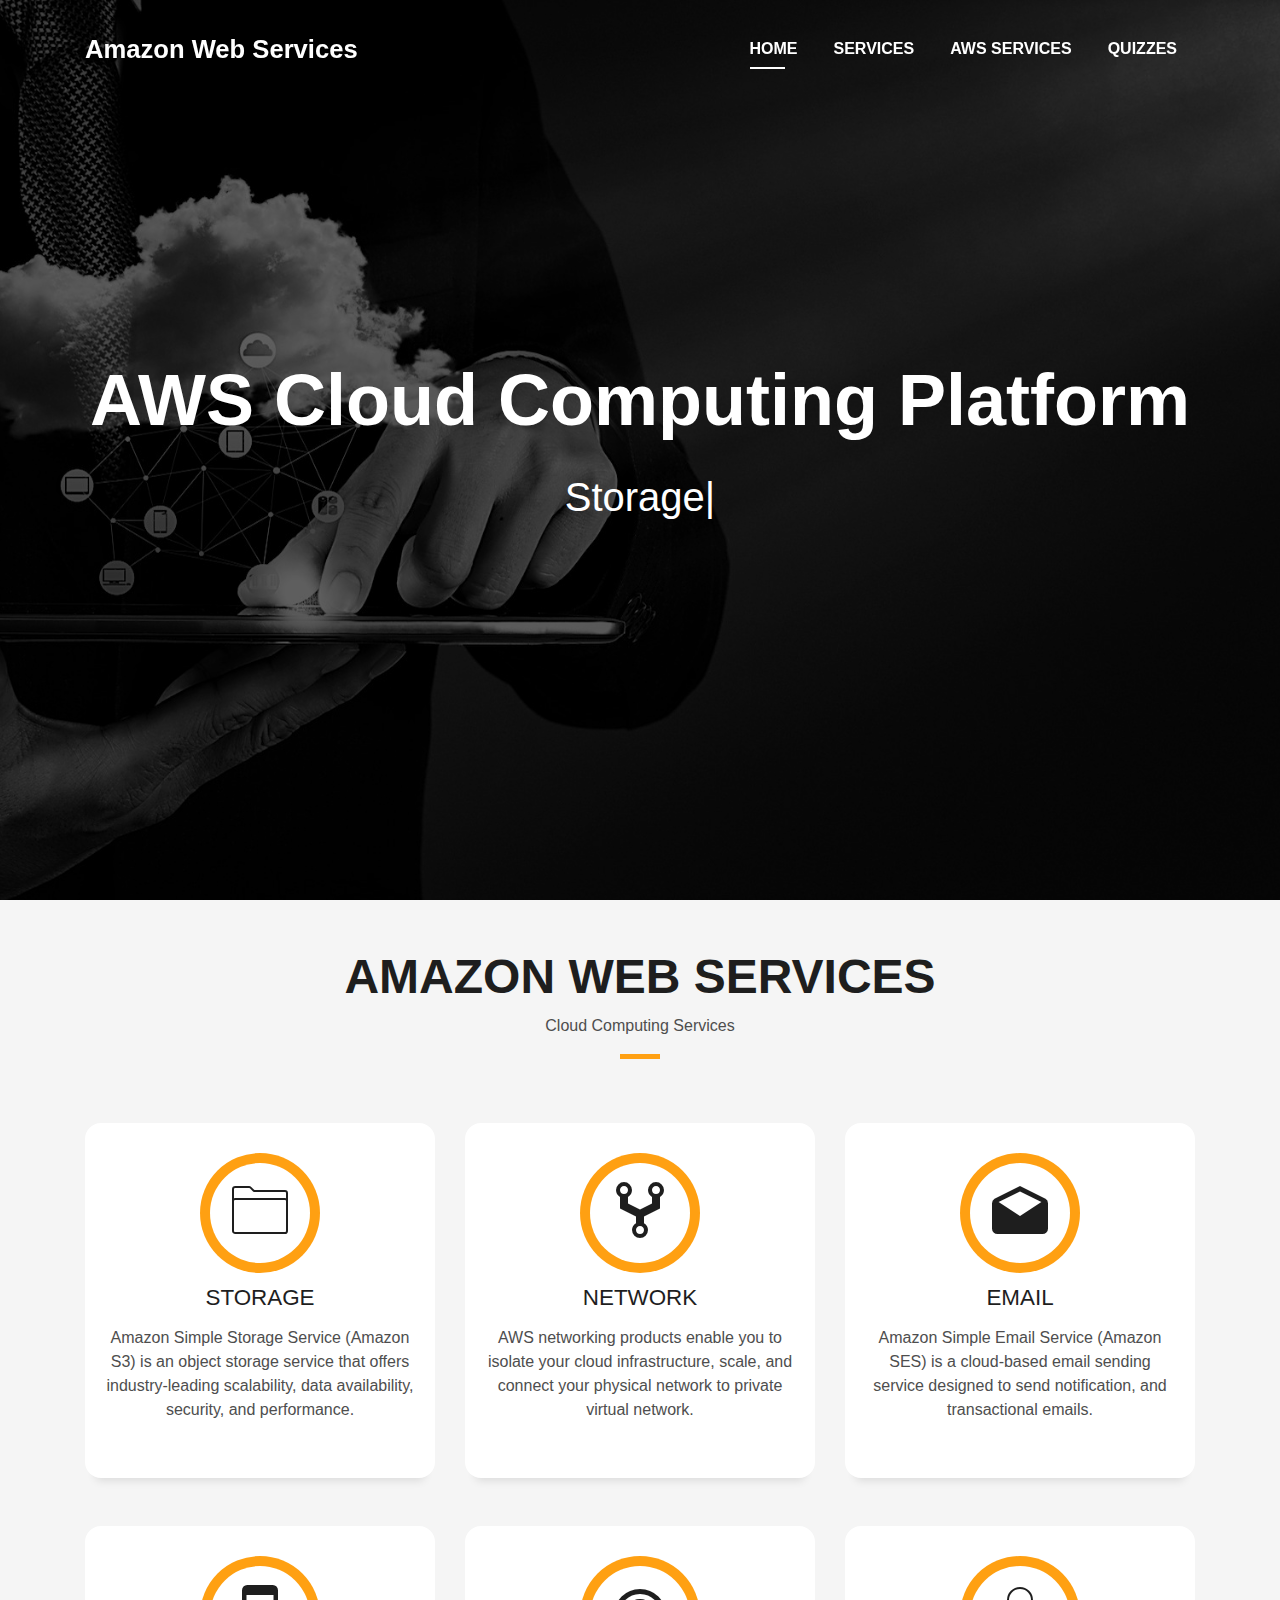
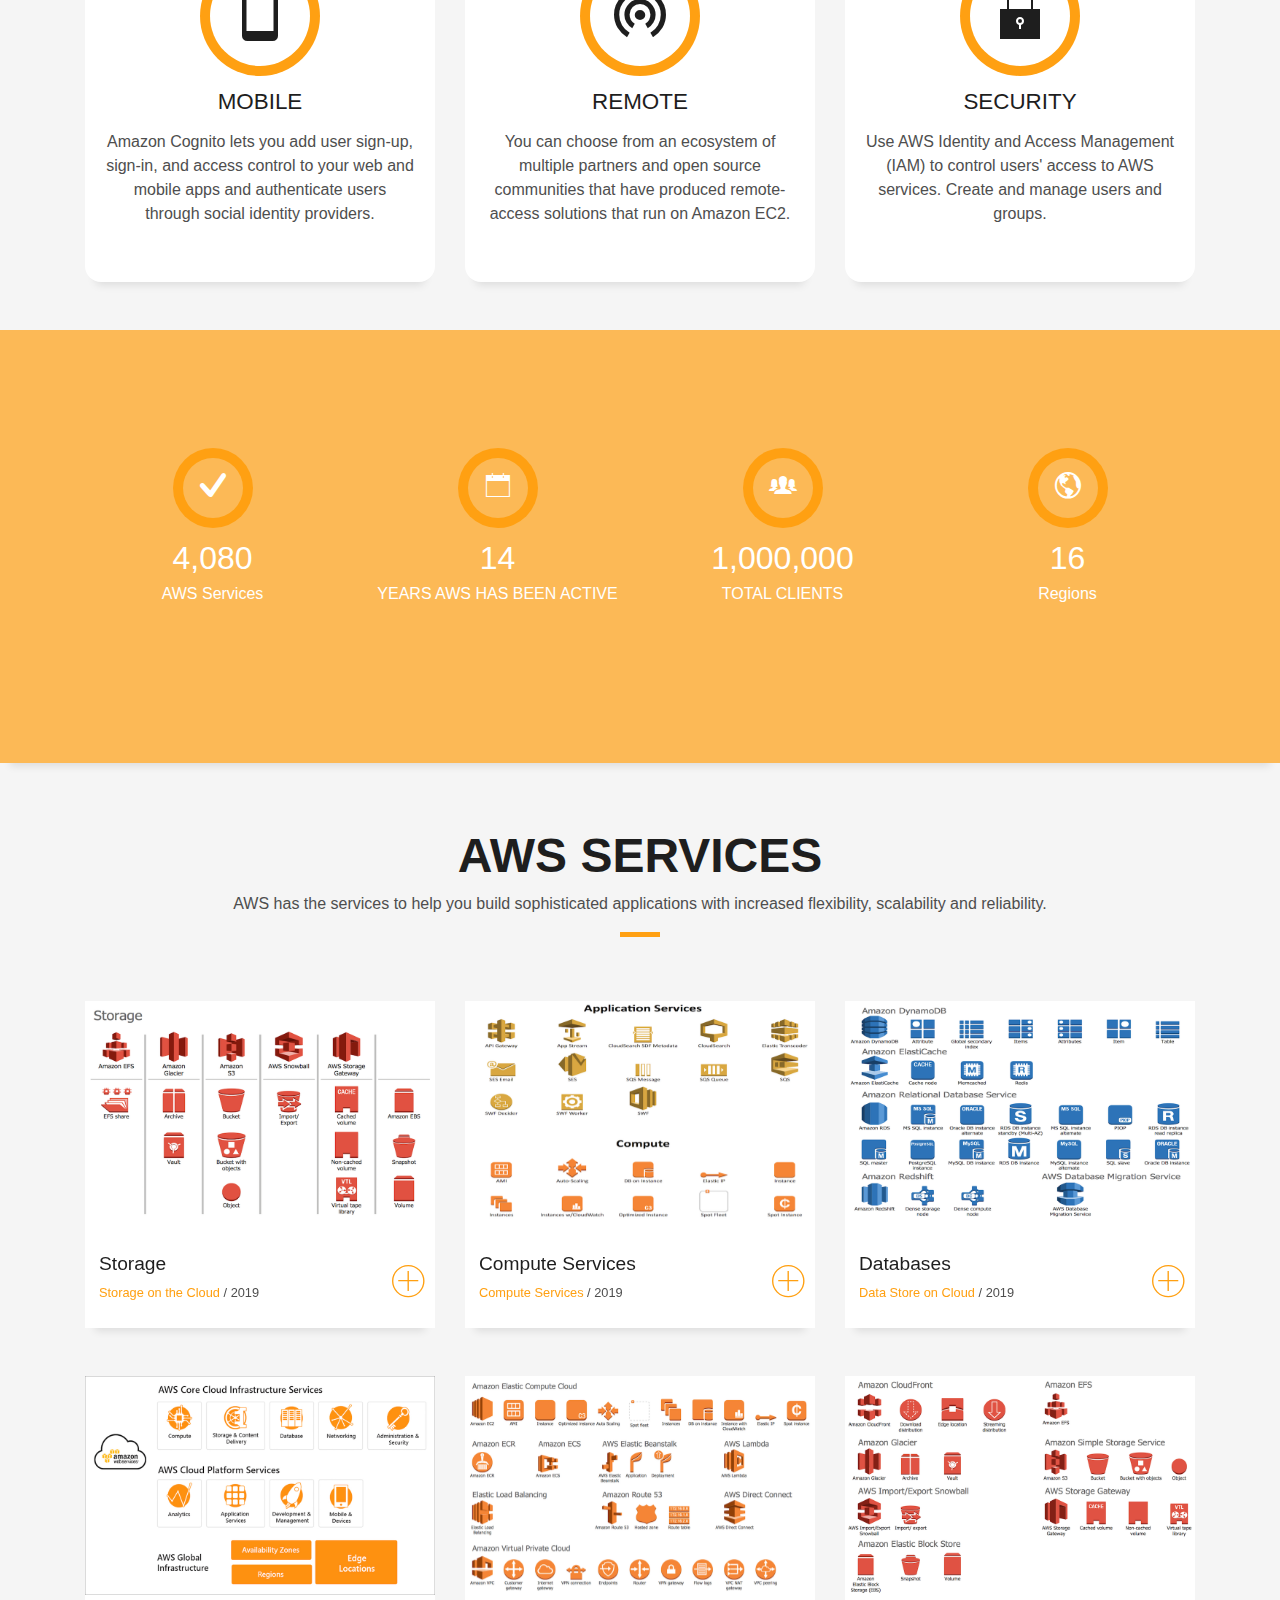
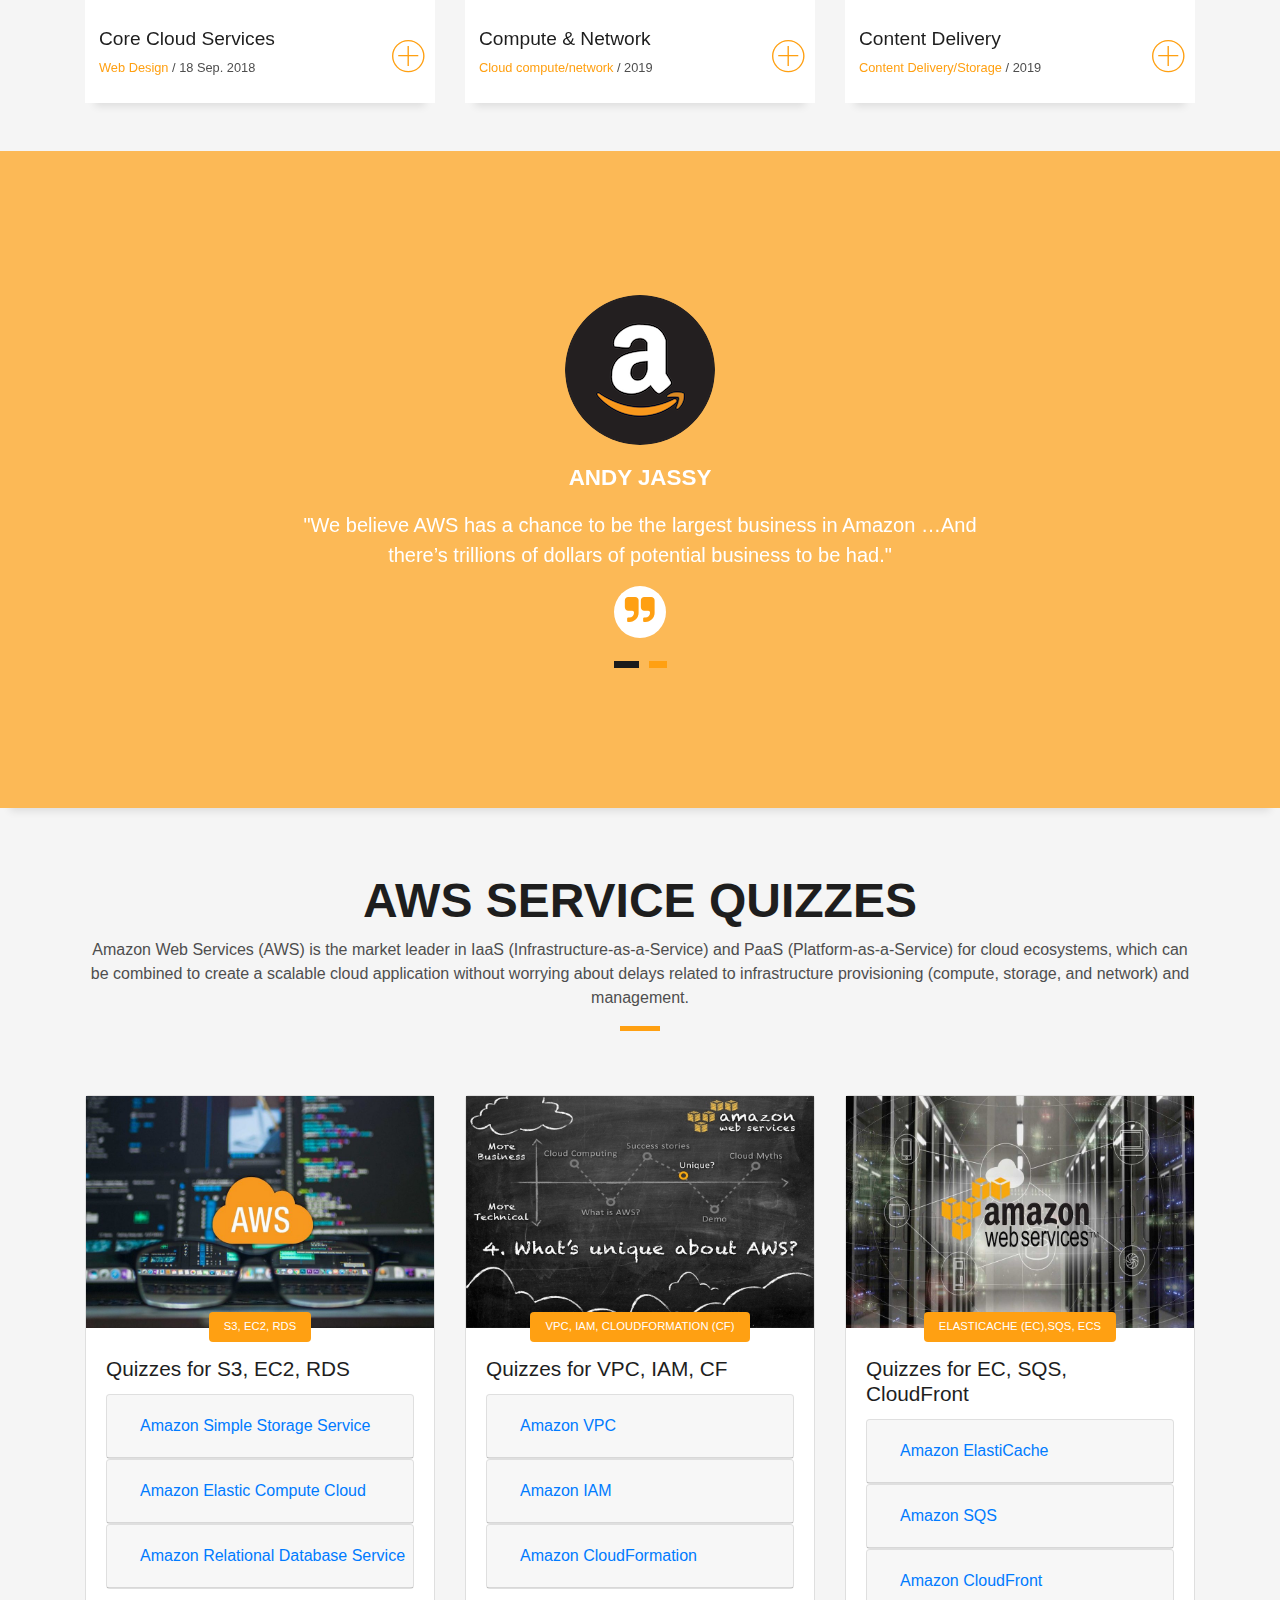
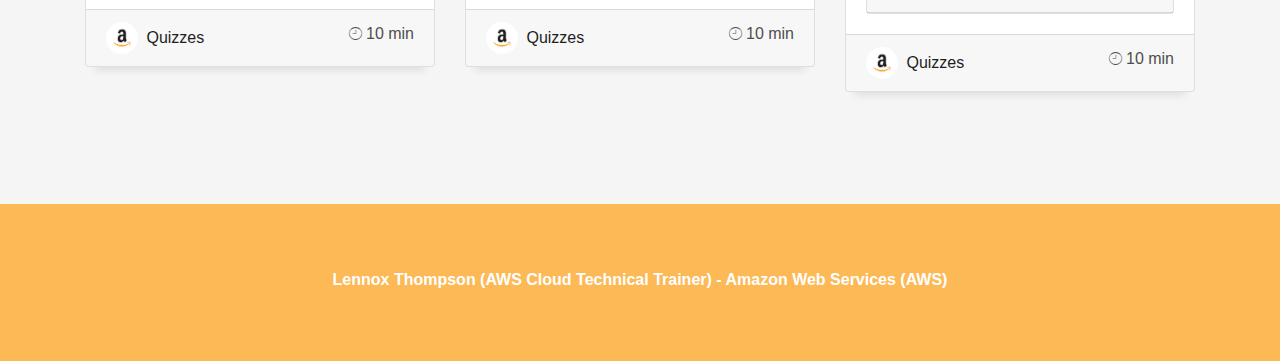
==== commit c0fef438: "Add files via upload" ====
--- a/index.html
+++ b/index.html
@@ -71,9 +71,6 @@
           <li class="nav-item">
             <a class="nav-link js-scroll" href="#blog">Quizzes</a>
           </li>
-          <li class="nav-item">
-            <a class="nav-link js-scroll" href="#contact">Contact</a>
-          </li>
         </ul>
       </div>
     </div>
@@ -578,7 +575,7 @@
 
                             <div id="collapseOne" class="collapse" aria-labelledby="headingOne" data-parent="#accordion">
                               <div class="card-body">
-                                S3 Quiz 
+                                <a href="S3-app-master/index.html">S3 Quiz</a>
                               </div>
                             </div>
                           </div>
@@ -592,7 +589,7 @@
                             </div>
                             <div id="collapseTwo" class="collapse" aria-labelledby="headingTwo" data-parent="#accordion">
                               <div class="card-body">
-                                EC2 Quiz
+                                <a href="EC2-app-master/index.html">EC2 Quiz</a>
                               </div>
                             </div>
                           </div>
@@ -606,7 +603,7 @@
                             </div>
                             <div id="collapseThree" class="collapse" aria-labelledby="headingThree" data-parent="#accordion">
                               <div class="card-body">
-                                  RDS Quiz
+                                  <a href="RDS-app-master/index.html">RDS Quiz</a>
                               </div>
                             </div>
                           </div>
@@ -660,7 +657,7 @@
 
                             <div id="collapseOne" class="collapse" aria-labelledby="headingOne" data-parent="#accordion">
                               <div class="card-body">
-                                VPC Quiz 
+                                <a href="VPC-app-master/index.html">VPC Quiz</a> 
                               </div>
                             </div>
                           </div>
@@ -674,7 +671,7 @@
                             </div>
                             <div id="collapseTwo" class="collapse" aria-labelledby="headingTwo" data-parent="#accordion">
                               <div class="card-body">
-                                IAM Quiz
+                                <a href="IAM-app-master/index.html">IAM Quiz</a>
                               </div>
                             </div>
                           </div>
@@ -688,7 +685,7 @@
                             </div>
                             <div id="collapseThree" class="collapse" aria-labelledby="headingThree" data-parent="#accordion">
                               <div class="card-body">
-                                  CloudFormation Quiz
+                                  <a href="CF-app-master/index.html">CloudFormation Quiz</a>
                               </div>
                             </div>
                           </div>
@@ -724,7 +721,7 @@
                       <h6 class="category">ElastiCache (EC),SQS, ECS</h6>
                     </div>
                   </div>
-                  <h3 class="card-title"><a href="#">Quizzes for EC, SQS, ECS</a></h3>
+                  <h3 class="card-title"><a href="#">Quizzes for EC, SQS, CloudFront</a></h3>
                   <!--<p class="card-description">
                   Students learn how to optimize the AWS Cloud by understanding how AWS services fit into cloud-based solutions.
                   </p>-->
@@ -740,7 +737,7 @@
 
                             <div id="collapseOne" class="collapse" aria-labelledby="headingOne" data-parent="#accordion">
                               <div class="card-body">
-                                ElastiCache Quiz
+                                <a href="ElastiCache-app-master/index.html">ElastiCache Quiz</a>
                               </div>
                             </div>
                           </div>
@@ -754,7 +751,7 @@
                             </div>
                             <div id="collapseTwo" class="collapse" aria-labelledby="headingTwo" data-parent="#accordion">
                               <div class="card-body">
-                                SQS Quiz
+                                <a href="SQS-app-master/index.html">SQS Quiz</a>
                               </div>
                             </div>
                           </div>
@@ -762,13 +759,13 @@
                             <div class="card-header" id="headingThree">
                               <h5 class="mb-0">
                                 <button class="btn btn-link collapsed" data-toggle="collapse" data-target="#collapseThree" aria-expanded="false" aria-controls="collapseThree">
-                                  Amazon ECS
+                                  Amazon CloudFront
                                 </button>
                               </h5>
                             </div>
                             <div id="collapseThree" class="collapse" aria-labelledby="headingThree" data-parent="#accordion">
                               <div class="card-body">
-                                  ECS Quiz
+                                  <a href="CloudFront-app-master/index.html">CloudFront Quiz</a>
                               </div>
                             </div>
                           </div>
@@ -804,7 +801,7 @@
   <!--/ Section Contact-Footer Star /-->
   <section class="paralax-mf footer-paralax bg-image sect-mt4 route" style="background-image: url(img/overlay-bg.jpg)">
     <div class="overlay-mf"></div>
-    <div class="container">
+    <!--<div class="container">
       <div class="row">
         <div class="col-sm-12">
           <div class="contact-mf">
@@ -865,7 +862,7 @@
                     <ul class="list-ico">
                       <a href="https://aws.amazon.com/premiumsupport/knowledge-center/"><li><span class="ion-ios-albums-outline"></span> AWS Knowledge Center</li></a>
                       <a href="https://signin.aws.amazon.com/signin?redirect_uri=https%3A%2F%2Fconsole.aws.amazon.com%2Fsupport%2F%3Fstate%3DhashArgs%2523%26isauthcode%3Dtrue&client_id=arn%3Aaws%3Aiam%3A%3A015428540659%3Auser%2Fsupportcenter&forceMobileApp=0"><li><span class="ion-android-home"></span> AWS Support Dashboard</li></a>
-                      <!--<li><span class="ion-email"></span> contact@example.com</li>-->
+                  
                         
                     </ul>
                   </div>
@@ -883,7 +880,7 @@
           </div>
         </div>
       </div>
-    </div>
+    </div> -->
     <footer>
       <div class="container">
         <div class="row">
